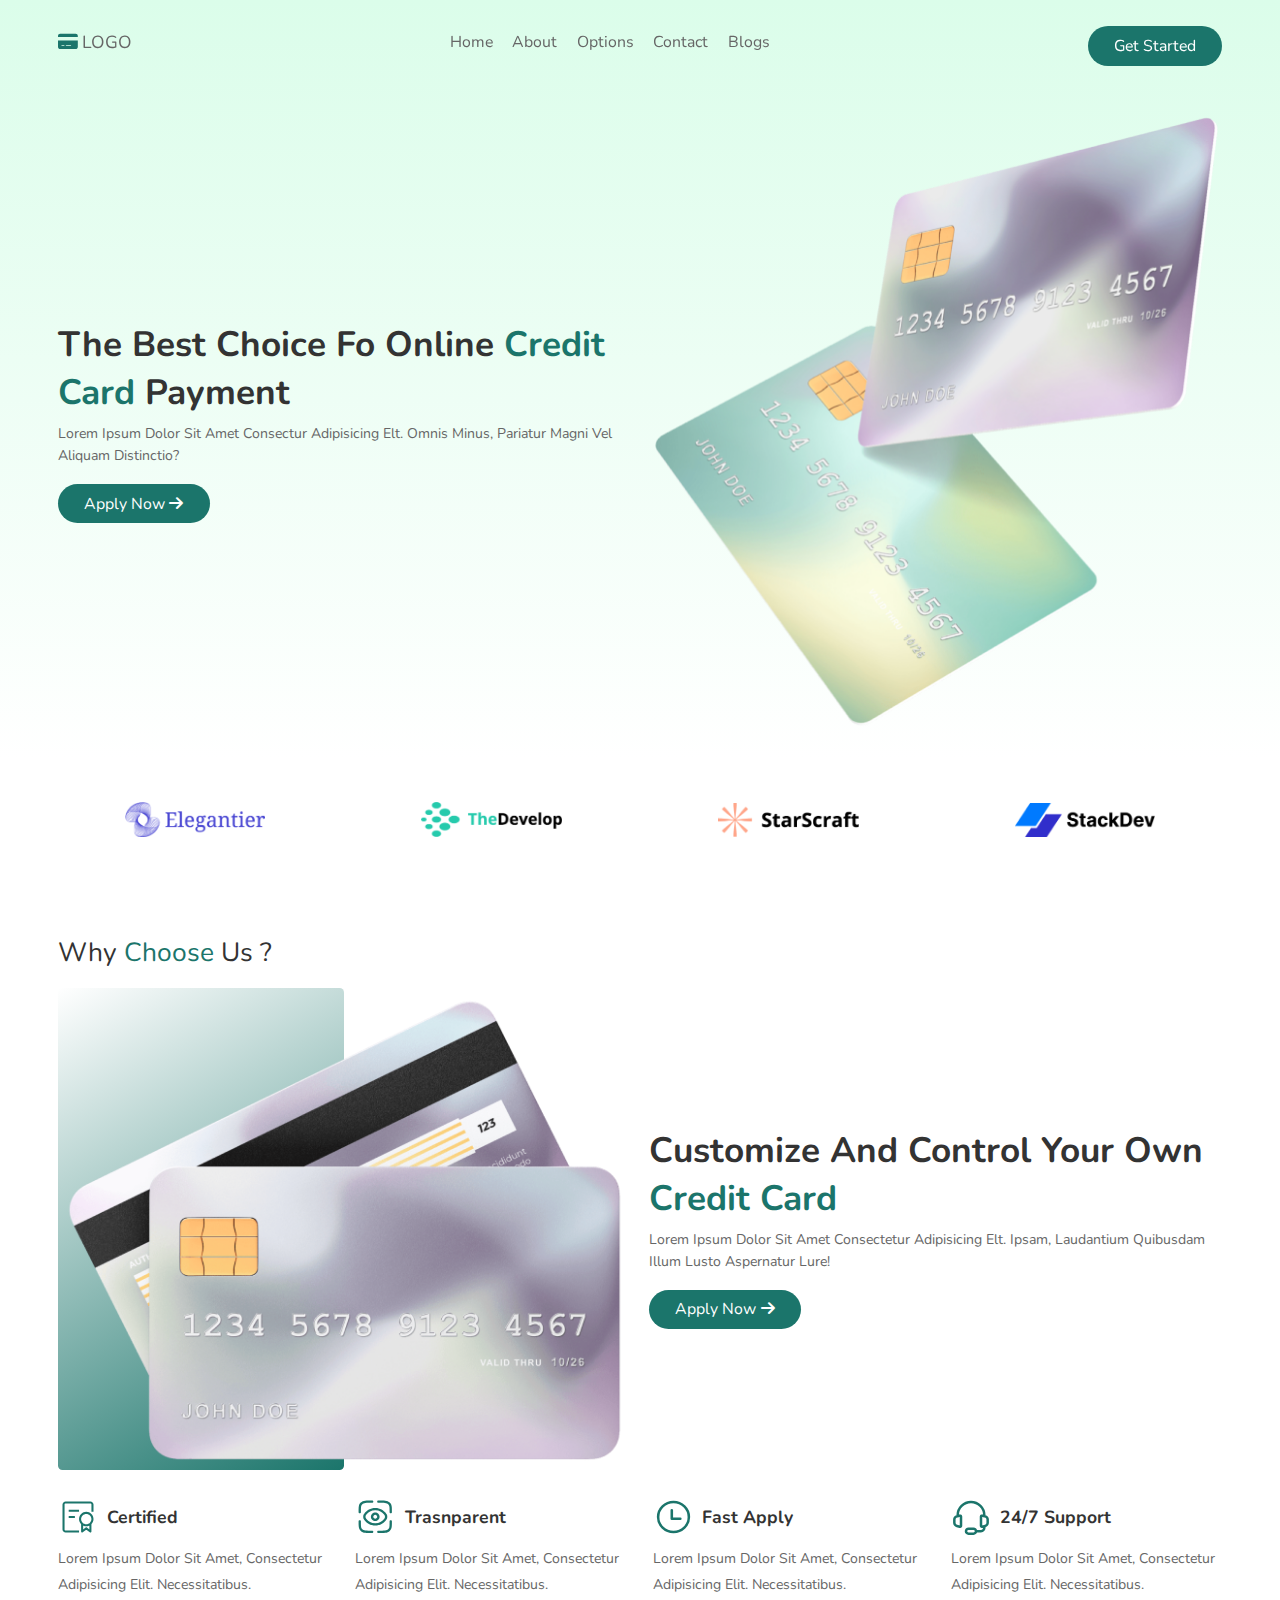
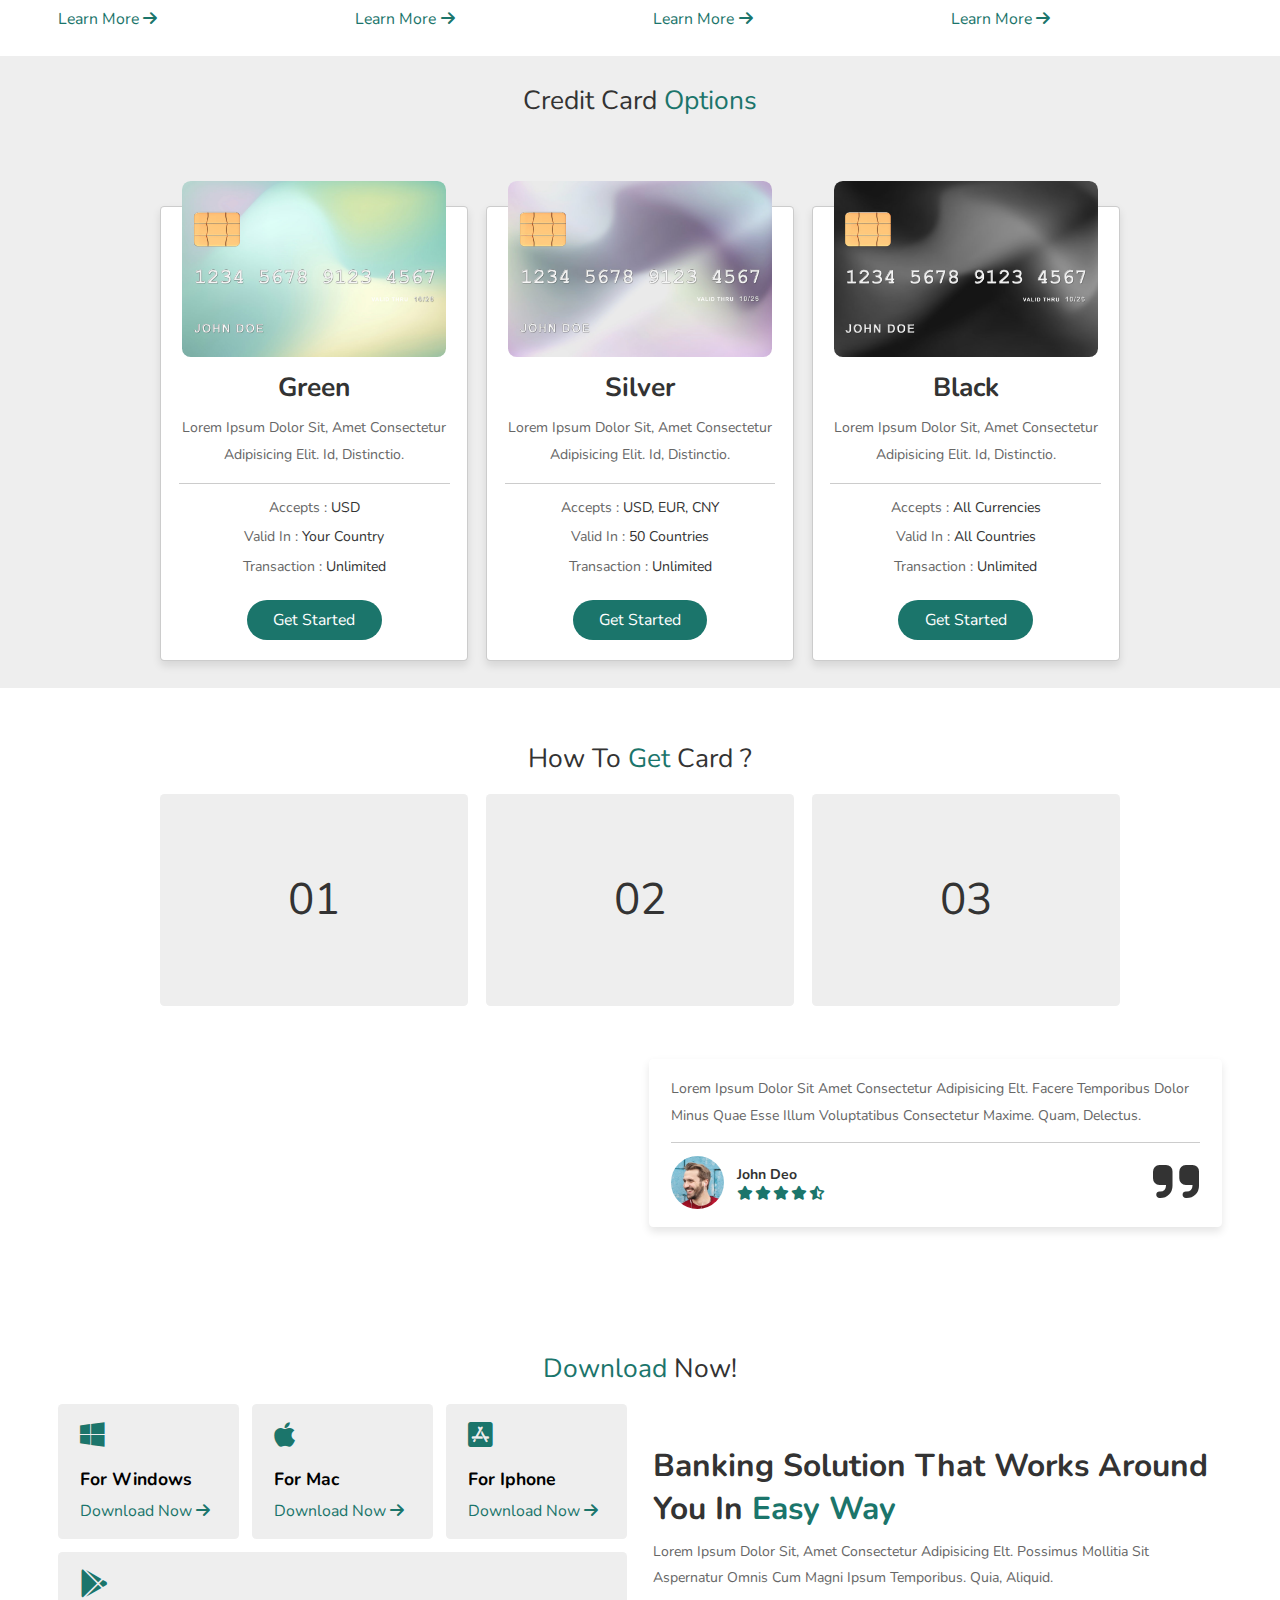
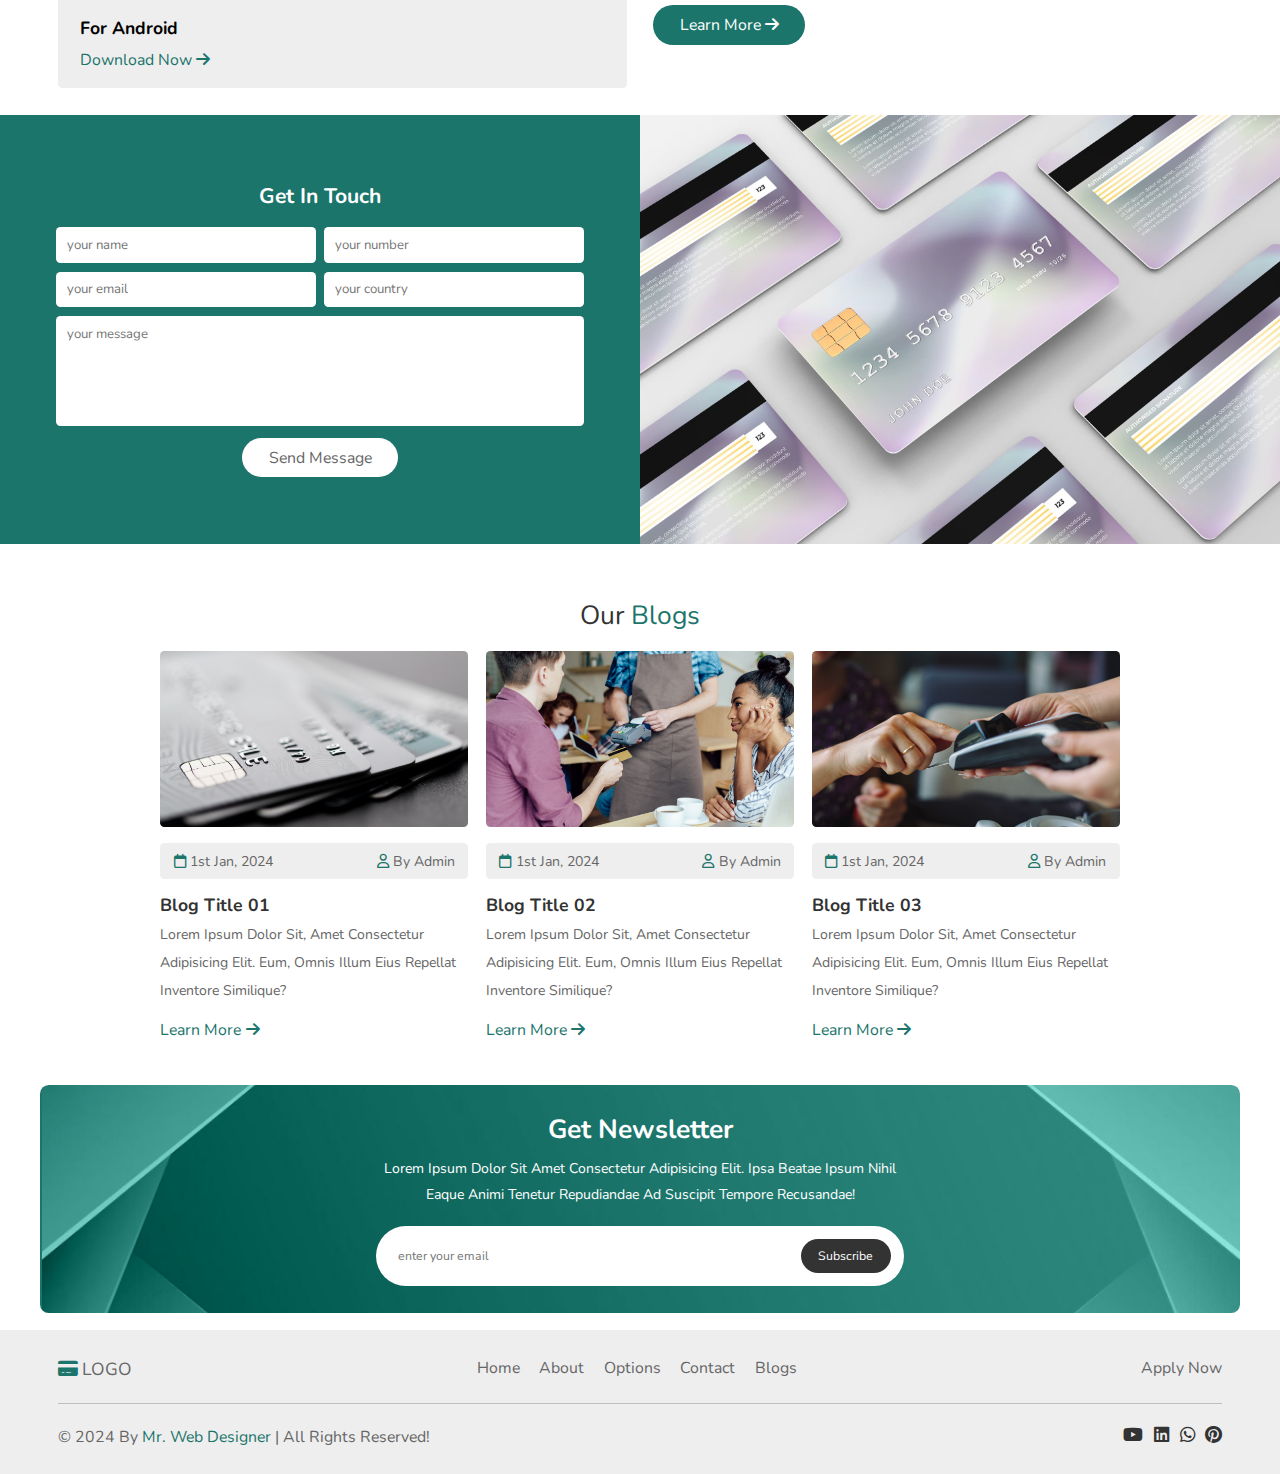
==== index.html @ e8e10c8b "start project" ====
<!DOCTYPE html>
<html lang="ko">
<head>
    <meta charset="UTF-8">
    <meta name="viewport" content="width=device-width, initial-scale=1.0">
    <title>card website</title>
    <!-- style link -->
     <link rel="stylesheet" href="css/style.css">
</head>
<body>
    <!-- header section start -->
    <header class="header">
        <section class="flex">
            <a href="#" class="logo"><i class="fas fa-credit-card"></i>LOGO</a>
        <nav class="navbar">
            <a href="#home">Home</a>
            <a href="#about">About</a>
            <a href="#options">Options</a>
            <a href="#contact">Contact</a>
            <a href="#blogs">Blogs</a>
        </nav>
        <a href="#" class="btn">Get Started</a>
        <!-- 1000 이하일 때 메뉴 작업 -->
        <div id="menu-btn" class="fas fa-bars-staggered"></div>
        </section>
    </header>
     <!-- header section end -->

    <!-- home section start -->
    <div id="home" class="home">
        <section class="flex">
            <div class="content">
                <h3>The Best Choice Fo Online <span>Credit Card</span> Payment</h3>
                <p>Lorem Ipsum Dolor Sit Amet Consectur Adipisicing Elt. Omnis Minus,
                    Pariatur Magni Vel Aliquam Distinctio?</p>
                <a href="#" class="btn">Apply Now<i class="fas fa-arrow-right"></i></a>
            </div>
            <div class="image">
                <img src="img/home-image.png" alt="">
            </div>
        </section>
    </div> 
    <!-- home section end -->

    <!-- partners section start -->
     <section class="partners">
        <div class="box-container">
            <img src="img/partner-1.png" alt="" class="box">
            <img src="img/partner-2.png" alt="" class="box">
            <img src="img/partner-3.png" alt="" class="box">
            <img src="img/partner-4.png" alt="" class="box">
        </div>
     </section>
    <!-- partners section end -->

    <!-- about section start -->
     <section id="about" class="about">
            <div class="heading">Why <span>Choose</span> Us ?</div>
            <div class="row">
                <div class="images">
                    <img src="img/about-img.png" alt="">
                </div>
                <div class="content">
                    <h3>Customize And Control Your
                        Own <span>Credit Card</span></h3>
                    <p>Lorem Ipsum Dolor Sit Amet Consectetur Adipisicing Elt. Ipsam,
                        Laudantium Quibusdam Illum lusto Aspernatur lure!</p>
                        <a href="#" class="btn">Apply Now<i class="fas fa-arrow-right"></i></a>
                </div>
            </div>
            <div class="box-container">
                <div class="box">
                        <div class="info">
                            <img src="img/info-1.svg" alt="">
                            <h3>Certified</h3>
                        </div>
                        <p>Lorem Ipsum Dolor Sit Amet,
                            Consectetur Adipisicing Elit.
                            Necessitatibus. </p>
                        <a href="#" class="btn-2">Learn More<i class="fas fa-arrow-right"></i></a>
                </div>
                <div class="box">
                        <div class="info">
                            <img src="img/info-2.svg" alt="">
                            <h3>Trasnparent</h3>
                        </div>
                        <p>Lorem Ipsum Dolor Sit Amet,
                            Consectetur Adipisicing Elit.
                            Necessitatibus. </p>
                        <a href="#" class="btn-2">Learn More<i class="fas fa-arrow-right"></i></a>
                </div>
                <div class="box">
                        <div class="info">
                            <img src="img/info-3.svg" alt="">
                            <h3>Fast Apply</h3>
                        </div>
                        <p>Lorem Ipsum Dolor Sit Amet,
                            Consectetur Adipisicing Elit.
                            Necessitatibus. </p>
                        <a href="#" class="btn-2">Learn More<i class="fas fa-arrow-right"></i></a>
                </div>
                <div class="box">
                        <div class="info">
                            <img src="img/info-4.svg" alt="">
                            <h3>24/7 Support</h3>
                        </div>
                        <p>Lorem Ipsum Dolor Sit Amet,
                            Consectetur Adipisicing Elit.
                            Necessitatibus. </p>
                        <a href="#" class="btn-2">Learn More<i class="fas fa-arrow-right"></i></a>
                </div>
            </div>
     </section>
    <!-- about section end -->

    <!-- options section start -->
    <div class="options" id="options">
        <div class="heading">Credit Card <span>Options</span></div>
        <section class="box-container">
            <div class="box">
                <img src="img/card-1.jpg" alt="">
                <h3>Green</h3>
                <p>Lorem Ipsum Dolor Sit, Amet Consectetur Adipisicing Elit. Id, Distinctio.</p>
                <div class="info">
                    <p>Accepts : <span>USD</span></p>
                    <p>Valid In : <span>Your Country</span></p>
                    <p>Transaction : <span>Unlimited</span></p>
                </div>
                <a href="#" class="btn">Get Started</a>
            </div>
            <div class="box">
                <img src="img/card-2.jpg" alt="">
                <h3>Silver</h3>
                <p>Lorem Ipsum Dolor Sit, Amet Consectetur Adipisicing Elit. Id, Distinctio.</p>
                <div class="info">
                    <p>Accepts : <span>USD, EUR, CNY</span></p>
                    <p>Valid In : <span>50 Countries</span></p>
                    <p>Transaction : <span>Unlimited</span></p>
                </div>
                <a href="#" class="btn">Get Started</a>
            </div>
            <div class="box">
                <img src="img/card-3.jpg" alt="">
                <h3>Black</h3>
                <p>Lorem Ipsum Dolor Sit, Amet Consectetur Adipisicing Elit. Id, Distinctio.</p>
                <div class="info">
                    <p>Accepts : <span>All Currencies</span></p>
                    <p>Valid In : <span>All Countries</span></p>
                    <p>Transaction : <span>Unlimited</span></p>
                </div>
                <a href="#" class="btn">Get Started</a>
            </div>
        </section>
    </div>     
    <!-- options section end -->

    <!-- steps section start -->
     <section class="steps">
        <div class="heading">How To <span>Get</span> Card ?</div>
        <div class="box-container">
            <div class="box">
                <img src="img/step-1.svg" alt="">
                <h3>download the app</h3>
                <p> Lorem Ipsum Dolor, Sit Amet Consectetur
                    Adipisicing Elit. Reiciendis Eveniet
                    Tempora Ipsum Libero Quasi</p>
            </div>
            <div class="box">
                <img src="img/step-2.svg" alt="">
                <h3>submit the form</h3>
                <p> Lorem Ipsum Dolor, Sit Amet Consectetur
                    Adipisicing Elit. Reiciendis Eveniet
                    Tempora Ipsum Libero Quasi</p>
            </div>
            <div class="box">
                <img src="img/step-3.svg" alt="">
                <h3>wait till approved</h3>
                <p> Lorem Ipsum Dolor, Sit Amet Consectetur
                    Adipisicing Elit. Reiciendis Eveniet
                    Tempora Ipsum Libero Quasi</p>
            </div>
        </div>
     </section>
    <!-- steps section end -->

    <!-- reviews section start -->
     <div class="reviews">
        <section class="row">
            <div class="content">
                <h3> What Users Says About Our Services</h3>
                <p> Lorem Ipsum Dolor, Sit Amet Consectetur Adipisicing Elt. Obcaecati
                    Quis, Veniam Quod Voluptates Expedita Nemo?</p>
            </div>
            <div class="slider-container">
                <div class="slider">
                    <div class="slide active">
                        <p>Lorem Ipsum Dolor Sit Amet Consectetur Adipisicing Elt. Facere
                            Temporibus Dolor Minus Quae Esse Illum Voluptatibus
                            Consectetur Maxime. Quam, Delectus.</p>
                        <div class="user">
                            <img src="img/pic-1.png" alt="">
                            <div class="info">
                                <h3>John Deo</h3>
                                <div class="stars">
                                    <i class="fas fa-star"></i>
                                    <i class="fas fa-star"></i>
                                    <i class="fas fa-star"></i>
                                    <i class="fas fa-star"></i>
                                    <i class="fas fa-star-half-stroke"></i>
                                </div>
                            </div>
                            <i class="fas fa-quote-right"></i>
                        </div>
                    </div>
                    <div class="slide">
                        <p>Lorem Ipsum Dolor Sit Amet Consectetur Adipisicing Elt. Facere
                            Temporibus Dolor Minus Quae Esse Illum Voluptatibus
                            Consectetur Maxime. Quam, Delectus.</p>
                        <div class="user">
                            <img src="img/pic-2.png" alt="">
                            <div class="info">
                                <h3>John Deo</h3>
                                <div class="stars">
                                    <i class="fas fa-star"></i>
                                    <i class="fas fa-star"></i>
                                    <i class="fas fa-star-half-stroke"></i>
                                    <i class="fa-regular fa-star"></i>
                                    <i class="fa-regular fa-star"></i>
                                </div>
                            </div>
                            <i class="fas fa-quote-right"></i>
                        </div>
                    </div>
                    <div class="slide">
                        <p>Lorem Ipsum Dolor Sit Amet Consectetur Adipisicing Elt. Facere
                            Temporibus Dolor Minus Quae Esse Illum Voluptatibus
                            Consectetur Maxime. Quam, Delectus.</p>
                        <div class="user">
                            <img src="img/pic-3.png" alt="">
                            <div class="info">
                                <h3>John Deo</h3>
                                <div class="stars">
                                    <i class="fas fa-star"></i>
                                    <i class="fas fa-star"></i>
                                    <i class="fas fa-star"></i>
                                    <i class="fas fa-star"></i>
                                    <i class="fas fa-star"></i>
                                </div>
                            </div>
                            <i class="fas fa-quote-right"></i>
                        </div>
                    </div>
                    <div class="slide">
                        <p>Lorem Ipsum Dolor Sit Amet Consectetur Adipisicing Elt. Facere
                            Temporibus Dolor Minus Quae Esse Illum Voluptatibus
                            Consectetur Maxime. Quam, Delectus.</p>
                        <div class="user">
                            <img src="img/pic-4.png" alt="">
                            <div class="info">
                                <h3>John Deo</h3>
                                <div class="stars">
                                    <i class="fas fa-star"></i>
                                    <i class="fas fa-star"></i>
                                    <i class="fas fa-star"></i>
                                    <i class="fa-regular fa-star"></i>
                                    <i class="fa-regular fa-star"></i>
                                </div>
                            </div>
                            <i class="fas fa-quote-right"></i>
                        </div>
                    </div>
                </div>
                <div class="controls">
                    <div id="prev" onclick="prev()" class="fas fa-angle-left"></div>
                    <div id="next" onclick="next()" class="fas fa-angle-right"></div>
                </div>
            </div>

        </section>
     </div>
    <!-- reviews section end -->

    <!-- download section start -->
    <section class="download">
        <div class="heading"><span>Download</span> Now!</div>
        <div class="row">
            <div class="box-container">
                <div class="box">
                    <i class="fab fa-windows icon"></i>
                    <h3>For Windows</h3>
                    <a href="#" class="btn-2">Download Now<i class="fas fa-arrow-right"></i></a>
                </div>
                <div class="box">
                    <i class="fab fa-apple icon"></i>
                    <h3>For Mac</h3>
                    <a href="#" class="btn-2">Download Now<i class="fas fa-arrow-right"></i></a>
                </div>
                <div class="box">
                    <i class="fab fa-app-store-ios icon"></i>
                    <h3>For Iphone</h3>
                    <a href="#" class="btn-2">Download Now<i class="fas fa-arrow-right"></i></a>
                </div>
                <div class="box">
                    <i class="fab fa-google-play icon"></i>
                    <h3>For Android</h3>
                    <a href="#" class="btn-2">Download Now<i class="fas fa-arrow-right"></i></a>
                </div>
            </div>
            <div class="content">
                <h3>Banking Solution That Works
                    Around You In <span>Easy Way</span></h3>
                <p>Lorem Ipsum Dolor Sit, Amet Consectetur Adipisicing Elt.  Possimus Mollitia
                    Sit Aspernatur Omnis Cum Magni Ipsum Temporibus. Quia, Aliquid.</p>
                    <a href="#" class="btn">Learn More<i class="fas fa-arrow-right"></i></a>
            </div>
        </div>
    </section> 
    <!-- download section end -->

    <!-- contact section start  -->
    <div class="contact" id="contact">
        <div class="row">
            <form action="" class="form">
                <div class="box">
                    <h3>Get In Touch</h3>
                    <div class="flex">
                        <input type="text" placeholder="your name" class="input">
                        <input type="text" placeholder="your number" class="input">
                        <input type="text" placeholder="your email" class="input">
                        <input type="text" placeholder="your country" class="input">
                    </div>
                    <textarea name="" id=""placeholder="your message" ></textarea>
                    <input type="submit" value="Send Message" class="btn">
                </div>
            </form>
            <div class="image">
                <img src="img/contact-img.jpg" alt="">
            </div>
        </div>
    </div>
    <!-- contact section end  -->

    <!-- blog section start -->
     <section class="blogs" id="blogs">
        <div class="heading">Our <span>Blogs</span></div>
        <div class="box-container">
            <div class="box">
                <img src="img/blog-1.png" alt="">
                <div class="info">
                    <a href="#"><i class="fa-regular fa-calendar"></i><span>1st Jan, 2024</span></a>
                    <a href="#"><i class="fa-regular fa-user"></i><span>By Admin</span></a>
                </div>   
                <h3>Blog Title 01</h3>
                <p>Lorem Ipsum Dolor Sit, Amet Consectetur Adipisicing Elit. Eum, Omnis Illum Eius Repellat
                    Inventore Similique?</p>
                <a href="#" class="btn-2">Learn More<i class="fas fa-arrow-right"></i></a>     
            </div>
            <div class="box">
                <img src="img/blog-2.png" alt="">
                <div class="info">
                    <a href="#"><i class="fa-regular fa-calendar"></i><span>1st Jan, 2024</span></a>
                    <a href="#"><i class="fa-regular fa-user"></i><span>By Admin</span></a>
                </div>   
                <h3>Blog Title 02</h3>
                <p>Lorem Ipsum Dolor Sit, Amet Consectetur Adipisicing Elit. Eum, Omnis Illum Eius Repellat
                    Inventore Similique?</p>
                <a href="#" class="btn-2">Learn More<i class="fas fa-arrow-right"></i></a>     
            </div>
            <div class="box">
                <img src="img/blog-3.png" alt="">
                <div class="info">
                    <a href="#"><i class="fa-regular fa-calendar"></i><span>1st Jan, 2024</span></a>
                    <a href="#"><i class="fa-regular fa-user"></i><span>By Admin</span></a>
                </div>   
                <h3>Blog Title 03</h3>
                <p>Lorem Ipsum Dolor Sit, Amet Consectetur Adipisicing Elit. Eum, Omnis Illum Eius Repellat
                    Inventore Similique?</p>
                <a href="#" class="btn-2">Learn More<i class="fas fa-arrow-right"></i></a>     
            </div>
        </div>
     </section>
    <!-- blog section end -->

    <!-- newsletter section start -->
     <div class="newsletter">
        <section>
            <form action="">
                <h3>Get Newsletter</h3>
                <p>Lorem Ipsum Dolor Sit Amet Consectetur Adipisicing Elit. Ipsa Beatae Ipsum Nihil
                    Eaque Animi Tenetur Repudiandae Ad Suscipit Tempore Recusandae!</p>
                <div class="flex">
                    <input type="text" placeholder="enter your email" maxlength="30">
                    <input type="submit" value="Subscribe">
                </div>
            </form>
        </section>
     </div>
    <!-- newsletter section end -->

    <!-- footer section start -->
    <footer class="footer">
        <section>
            <div class="flex">
                <a href="#" class="logo"><i class="fas fa-credit-card"></i>LOGO</a>
                <nav class="link">
                    <a href="#home">Home</a>
                    <a href="#about">About</a>
                    <a href="#options">Options</a>
                    <a href="#contact">Contact</a>
                    <a href="#blogs">Blogs</a>
                </nav>
                <a href="#" class="extra-link">Apply Now</a> 
            </div>
            <div class="credit">
                <p>&copy; 2024 By <span>Mr. Web Designer</span> | All Rights Reserved!</p>
                <div class="share">
                    <a href="#" class="fa-brands fa-youtube"></a>
                    <a href="#" class="fa-brands fa-linkedin"></a>
                    <a href="#" class="fa-brands fa-whatsapp"></a>
                    <a href="#" class="fa-brands fa-pinterest"></a>
                </div>
            </div>
        </section>
    </footer>
    <!-- footer section end -->

<!-- script link -->
<script src="js/script.js"></script>
</body>
</html>
---- css/style.css ----
/* font awesome cdn link */
@import url('https://cdnjs.cloudflare.com/ajax/libs/font-awesome/6.6.0/css/all.min.css');

/* google fonts cdn link */
@import url('https://fonts.googleapis.com/css2?family=Nunito:ital,wght@0,200..1000;1,200..1000&display=swap');

:root {
    --main-color: #1B756B;
    --black: #333;
    --white: #fff;
    --light-bg: #DBFDEA;
    --light-color666: #666;
    --light-colorEEE: #eee;
    --light-white: rgba(255, 255, 255, 0.3);
    --box-shadow: 0 0.5rem 1rem rgba(0, 0, 0, 0.1);
    --border: 0.1rem solid rgba(0, 0, 0, 0.2);
}

* {
    font-family: "Nunito", sans-serif;
    box-sizing: border-box;
    margin: 0;
    padding: 0;
    text-decoration: none;
    border: none;
    outline: none;
    text-transform: capitalize;
    transition: 0.2s linear;
}

html {
    font-size: 65%;
    scroll-behavior: smooth;
    overflow-x: hidden;
    scroll-padding-top: 8rem;
}

::-webkit-scrollbar {
    width: 1rem;
}

::-webkit-scrollbar-track {
    background-color: transparent;
}

::-webkit-scrollbar-thumb {
    background-color: var(--main-color);
}

section {
    margin: 0 auto;
    max-width: 1200px;
    padding: 3rem 2rem;
}

.btn {
    display: inline-block;
    margin-top: 1rem;
    cursor: pointer;
    padding: 1rem 3rem ;
    font-size: 1.8rem;
    color: var(--white);
    background-color: var(--main-color);
    border-radius: 5rem;
    overflow: hidden;
    position: relative;
    z-index: 0;
}

.btn i {
    margin-left: 0.5rem;
}

.btn:hover i {
    margin-left: 1rem;
}

.btn::before {
    content: "";
    position: absolute;
    top: 0;
    right: 0;
    width: 0%;
    height: 100%;
    z-index: -1;
    background-color: var(--black);
    border-radius: 5rem;
    transition: 0.2s linear;
}

.btn:hover::before {
    left: 0;
    width: 100%;
}

.btn-2 {
    display: inline-block;
    margin-top: 1rem;
    font-size: 1.8rem;
    color: var(--main-color);
}

.btn-2 i {
    margin-left: 0.5rem;    
}

.btn-2:hover i {
    margin-left: 1rem;
}

.heading {
    margin-bottom: 2rem;
    padding-top: 3rem;
    text-align: center;
    font-size: 3rem;
    color: var(--black);
}

.heading span {
    color: var(--main-color);
}

.header {
    position: fixed;
    top: 0;
    left: 0;
    right: 0;
    z-index: 1000;
}

.header .flex {
    display: flex;
    align-items: center;
    justify-content: space-between;
    padding: 2rem;
}

.header.active {
    background-color: var(--white);
    box-shadow: var(--box-shadow);
}

.header .flex .logo {
    font-size: 2rem;
    color: var(--light-color666);
}

.header .flex .logo i {
    margin-right: 0.5rem;
    color: var(--main-color);
}

.header .flex .navbar a {
    margin: 0 1rem;
    font-size: 1.8rem;
    color: var(--light-color666);
}

.header .flex .navbar a:hover {
    color: var(--main-color);
}

#menu-btn {
    display: none;
    font-size: 2.5rem;
    color: var(--light-color666);
}

.home {
    background: linear-gradient(180deg, var(--light-bg), var(--white));
    padding-top: 10rem;
}

.home .flex {
    display: flex;
    flex-wrap: wrap-reverse;
    align-items: center;
    gap: 2rem;
}

.home .flex .content {
    flex: 1 1 40rem;
}

.home .flex .content h3 {
    font-size: 4rem;
    color: var(--black);
}

.home .flex .content span {
    color: var(--main-color);
}

.home .flex .content p {
    line-height: 1.6;
    font-size: 1.6rem;
    padding: 0.8rem 0;
    color: var(--light-color666);
}

.home .flex .image {
    flex: 1 1 40rem;
}

.home .flex .image img {
    width: 100%;
    animation: float 3s ease-out infinite;
}

.partners .box-container {
    padding: 2rem 0;
    display: grid;
    grid-template-columns: repeat(auto-fit, 16rem);
    gap: 2.5rem;
    align-items: center;
    justify-content: space-around;
}

.partners .box-container .box {
    width: 100%;

}

.about .heading {
    text-align: left;
}

.about .row {
    display: flex;
    flex-wrap: wrap;
    gap: 2rem;
    align-items: center;
}

.about .row .images {
    flex: 1 1 45rem;
    position: relative;
    z-index: 0;
}

.about .row .images:hover {
    transform: scale(0.8);
}

.about .row .images::before {
    content: "";
    position: absolute;
    top: 0;
    left: 0;
    height: 100%;
    width: 50%;
    border-radius: 0.5rem;
    background: linear-gradient(150deg, var(--white), var(--main-color));
    z-index: -1;
    transition: 0.2s linear;
}

.about .row .images:hover::before {
    transform: translateX(20%) rotate(90deg);
    width: 60%;
}

.about .row .images img {
    width: 100%;
}

.about .row .content {
    flex: 1 1 45rem;
} 

.about .row .content h3 {
    font-size: 4rem;
    color: var(--black);
}

.about .row .content span {
    color: var(--main-color);
}

.about .row .content p {
    line-height: 1.6;
    font-size: 1.6rem;
    padding: 0.8rem 0;
    color: var(--light-color666);
}

.about .box-container {
    display: flex;
    flex-wrap: wrap;
    gap: 3rem;
    margin-top: 3rem;
}

.about .box-container .box {
    flex: 1 1 20rem;
}

.about .box-container .box .info {
    display: flex;
    align-items: center;
    gap: 1rem;
    margin-bottom: 1rem;
}

.about .box-container .box .info img {
    height: 4.6rem;
}

.about .box-container .box .info h3 {
    font-size: 2rem;
    color: var(--black);
}

.about .box-container .box p {
    font-size: 1.6rem;
    line-height: 3rem;
    color: var(--light-color666);
}

.options {
    background-color: var(--light-colorEEE);
}

.options .box-container {
    display: grid;
    grid-template-columns: repeat(auto-fit, 35rem);
    align-items: flex-start;
    justify-content: center;
    gap: 2rem;
}

.options .box-container .box {
    border-radius: 0.5rem;
    background-color: var(--white);
    border: var(--border);
    box-shadow: var(--box-shadow);
    padding: 2rem;
    margin-top: 5rem;
    text-align: center;
}

.options .box-container .box img {
    height: 20rem;
    width: 30rem;
    border-radius: 1rem;
    transform: translateY(-5rem);
    object-fit: cover;
}

.options .box-container .box:hover img {
    transform: translateY(-7rem);
}

.options .box-container .box h3 {
    margin-top: -4rem;
    margin-bottom: 1rem;
    font-size: 3rem;
    color: var(--black);
}

.options .box-container .box p {
    font-size: 1.6rem;
    line-height: 3rem;
    color: var(--light-color666);
    padding: 0.2rem 0;
}

.options .box-container .box .info {
    border-top: var(--border);
    margin-top: 1.5rem;
    padding: 1rem 0;
}

.options .box-container .box .info span {
    color: var(--black);
}
 
@keyframes float {
    0%, 100% {
        transform: translateY(0);
    }
    50% {
        transform: translateY(-2rem);
    }
}

.steps .box-container {
    display: grid;
    grid-template-columns: repeat(auto-fit, 35rem);
    align-items: flex-start;
    justify-content: center;
    gap: 2rem;
}

.steps .box-container .box {
    padding: 2rem;
    position: relative;
    text-align: center;
}

.steps .box-container .box::before {
    content: "01";
    position: absolute;
    top: 0;
    left: 0;
    height: 100%;
    width: 100%;
    display: flex;
    align-items: center;
    justify-content: center;
    color: var(--black);
    background-color: var(--light-colorEEE);
    border-radius: 0.5rem;
    transition: 0.3s ease-in-out;
    font-size: 5rem;
}

.steps .box-container .box:hover::before {
    top: 1rem;
    left: 1rem;
    height: 5rem;
    width: 6rem;
    font-size: 2.5rem;
}

.steps .box-container .box:nth-child(2)::before {
    content: "02";
}

.steps .box-container .box:nth-child(3)::before {
    content: "03";
}

.steps .box-container .box img {
    height: 7rem;
}

.steps .box-container .box h3 {
    font-size: 2rem;
    color: var(--black);
    margin: 0.5rem;
}

.steps .box-container .box p {
    font-size: 1.6rem;
    line-height: 3rem;
    color: var(--light-color666);
}

.reviews {
    background: url('../img/review-bg.png') no-repeat;
    background-size: cover;
    background-position: center;
    background-attachment: fixed;
}

.reviews .row {
    display: flex;
    flex-wrap: wrap;
    gap: 2rem;
    align-items: center;
}

.reviews .row .content {
    flex: 1 1 40rem;
}

.reviews .row .content h3 {
    font-size: 2.5rem;
    color: var(--white);
    margin-bottom: 1.5rem;
}

.reviews .row .content p {
    font-size: 1.6rem;
    line-height: 3rem;
    color: var(--white);
}

.reviews .row .slider-container {
    flex: 1 1 40rem;
}

.reviews .row .slider-container .slide {
    padding: 2rem 2.5rem;
    background-color: var(--white);
    box-shadow: var(--box-shadow);
    border-radius: 0.5rem;
    user-select: none;
    display: none;
}

.reviews .row .slider-container .slide.active {
    display: inline-block;
    animation: slide 0.4s ease-out backwards;
}

@keyframes slide {
    0% {
        opacity: 0;
        scale: 0.5;
    }
}

.reviews .row .slider-container .slide p {
    color: var(--light-color666);
    font-size: 1.6rem;
    line-height: 3rem;
    animation: slide 0.4s 0.2s ease-out backwards;
}

.reviews .row .slider-container .slide .user {
    display: flex;
    align-items: center;
    gap: 1.5rem;
    padding-top: 1.5rem;
    margin-top: 1.5rem;
    border-top: var(--border);
    animation: slide 0.4s 0.4s ease-out backwards;
}

.reviews .row .slider-container .slide .user img {
    height: 6rem;
    width: 6rem;
    border-radius: 50%;
    object-fit: cover; 
}

.reviews .row .slider-container .slide h3 {
    font-size: 1.6rem;
    color: var(--black);
    margin-bottom: 0.2rem;
}

.reviews .row .slider-container .slide .stars i {
    font-size: 1.6rem;
    color: var(--main-color);
}

.reviews .row .slider-container .slide .fa-quote-right {
    font-size: 6rem;
    color: var(--black);
    margin-left: auto;
}

.reviews .row .slider-container .controls {
    color: var(--white);
    text-align: center;
    margin-top: 2.5rem;
}

.reviews .row .slider-container .controls div {
    font-size: 2.5rem;
    margin: 0 1.5rem;
    cursor: pointer;
}

.reviews .row .slider-container .controls div:hover {
    color: var(--light-white);
}

.download .row {
    display: flex;
    flex-wrap: wrap;
    align-items: center;
    gap: 3rem;
}

.download .row .box-container {
    flex: 1 1 40rem;
    display: flex;
    flex-wrap: wrap;
    align-items: center;
    gap: 1.5rem;
}

.download .row .box-container .box {
    flex: 1 1 20rem;
    padding: 2rem 2.5rem;
    border-radius: 0.5rem;
    background-color: var(--light-colorEEE);
}

.download .row .box-container .box .icon {
    font-size: 3.2rem;
    color: var(--main-color);
    margin-bottom: 2rem;
}

.download .row .box-container .box h3 {
    font-size: 2rem;
}

.download .row .content {
    flex: 1 1 40rem;

}
.download .row .content h3 {
    font-size: 3.6rem;
    color: var(--black);
    margin-bottom: 0.5rem;
}

.download .row .content h3 span {
    color: var(--main-color);
}

.download .row .content p {
    font-size: 1.6rem;
    line-height: 3rem;
    color: var(--light-color666);
    padding: 0.5rem 0;
}

.contact .row {
    display: flex;
    flex-wrap: wrap-reverse;
}

.contact .row .image {
    flex: 1 1 40rem;
}

.contact .row .image img {
    height: 100%;
    width: 100%;
    object-fit: cover;
}

.contact .row .form {
    flex: 1 1 40rem;
    background-color: var(--main-color);
    display: flex;
    align-items: center;
    justify-content: center;
    padding: 5rem 2rem;
}

.contact .row .form .box {
    max-width: 60rem;
    text-align: center;
}

.contact .row .form h3 {
    color: var(--white);
    font-size: 2.4rem;
    margin-bottom: 2rem;
}

.contact .row .form .flex {
    display: flex;
    flex-wrap: wrap;
    gap: 1rem;
}

.contact .row .form .flex .input {
    flex: 1 1 25rem;
}

.contact .row .form .input,
.contact .row .form textarea {
    padding: 1rem 1.2rem;
    border-radius: 0.5rem;
    font-size: 1.5rem;
    color: var(--light-color666);
    text-transform: none;
} 

.contact .row .form textarea {
    margin-top: 1rem;
    width: 100%;
    resize: none;
    height: 12.5rem;
}

.contact .row .form .btn {
    background-color: var(--white);
    color: var(--light-color666);
}

.contact .row .form .btn:hover {
    background-color: var(--black);
    color: var(--white);
}

.blogs .box-container {
    display: grid;
    grid-template-columns: repeat(auto-fit, 35rem);
    align-items: flex-start;
    justify-content: center;
    gap: 2rem;
}

.blogs .box-container .box img {
    height: 20rem;
    width: 100%;
    border-radius: 0.5rem;
    object-fit: cover;
}

.blogs .box-container .box .info {
    margin: 1.5rem 0;
    display: flex;
    align-items: center;
    justify-content: space-between;
    background-color: var(--light-colorEEE);
    padding: 1rem 1.5rem;
    border-radius: 0.5rem;
}

.blogs .box-container .box .info a {
    font-size: 1.6rem;
}

.blogs .box-container .box .info a i {
    color: var(--main-color);
    margin-right: 0.5rem;
}

.blogs .box-container .box .info a span {
    color: var(--light-color666);
}

.blogs .box-container .box .info a:hover span {
    text-decoration: underline;
}

.blogs .box-container .box h3 {
    font-size: 2rem;
    color: var(--black);
    margin: 0.5rem 0;
}

.blogs .box-container .box p {
    color: var(--light-color666);
    font-size: 1.6rem;
    line-height: 3.2rem;
    margin: 0.5rem 0;
}

.newsletter {
    padding: 2rem;
}

.newsletter section {
    background-image: url(../img/newsletter-bg.png);
    background-size: cover;
    background-position: center;
    border-radius: 1rem;
}

.newsletter section form {
    max-width: 60rem;
    margin: 0 auto;
    text-align: center;
}

.newsletter section form h3 {
    font-size: 3rem;
    color: var(--white);
}

.newsletter section form p {
    color: var(--white);
    font-size: 1.6rem;
    line-height: 3rem;
    padding: 1rem 0;
}

.newsletter section .flex {
    margin-top: 1rem;
    display: flex;
    border-radius: 5rem;
    background-color: var(--white);
    padding: 1.5rem;
}

.newsletter section .flex input[type="text"] {
    width: 100%;
    padding: 0 1rem;
    font-size: 1.4rem;
    color: var(--light-color666);
    text-transform: none;
}

.newsletter section .flex input[type="submit"] {
    border-radius: 5rem;
    padding: 1rem 2rem;
    cursor: pointer;
    background-color: var(--black);
    color: var(--white);
    font-size: 1.4rem;
}

.newsletter section .flex input[type="submit"]:hover {
    background-color: var(--main-color);
}

.footer {
    background-color: var(--light-colorEEE);
}

.footer .flex {
    display: flex;
    gap: 2rem;
    margin-bottom: 2.5rem;
    border-bottom: var(--border);
    padding-bottom: 2.5rem;
    justify-content: space-between;
}

.footer .flex .logo {
    font-size: 2rem;
    color: var(--light-color666);
}

.footer .flex .logo i {
    margin-right: 0.5rem;
    color: var(--main-color);
}

.footer .flex .link a {
    margin: 0 1rem;
    font-size: 1.8rem;
    color: var(--light-color666);
}

.footer .flex .link a:hover {
    color: var(--black);
}

.footer .flex .extra-link {
    font-size: 1.8rem;
    color: var(--light-color666);
}

.footer .flex .extra-link:hover {
    color: var(--black);
}

.footer .credit {
    display: flex;
    gap: 2rem;
    justify-content: space-between;
}

.footer .credit p {
    font-size: 1.8rem;
    color: var(--light-color666);
}

.footer .credit p span {
    color: var(--main-color);
}

.footer .credit .share a {
    font-size: 2rem;
    color: var(--black);
    margin-left: 1rem;
}

.footer .credit .share a:hover {
    color: var(--main-color);
}

/* media queries */
@media (max-width: 1280px) {
    html {
        font-size: 55%;
        scroll-padding-top: 6.5rem;
    }
}

@media (max-width: 768px) {
    #menu-btn {
        display: inline-block;
    }
    #menu-btn.fa-xmark {
        transform: rotate(90deg);
    }
    .header .flex .btn {
        display: none;
    }
    .header .flex {
        position: relative;
    }
    .header .flex .navbar {
        position: absolute;
        top: 100%;
        left: 0;
        right: 0;
        background-color: var(--light-white);
        backdrop-filter: blur(1rem);
        padding: 1rem;
        border-top: var(--border);
        clip-path: polygon(0 0, 100% 0, 100% 0, 0 0);
    }
    .header .flex .navbar.active {
        clip-path: polygon(0 0, 100% 0, 100% 100%, 0 100%);
    }
    .header .flex .navbar a {
        display: block;
        font-size: 2.5rem;
        margin: 2rem;         
    }
    .home .flex .content h3 {
        font-size: 2.5rem;
    }
    .about .row .content h3 {
        font-size: 2.5rem;
    }
    .footer .flex {
        flex-flow: column;
        align-items: center;
    }     
    .footer .flex .link  a {
        display: block;
        margin: 2rem 0;
    }
    .footer .credit {
        flex-flow: column;
        align-items: center;
    }                                                                       
}
@media (max-width: 480px) {
    html {
        font-size: 50%;
    }
}
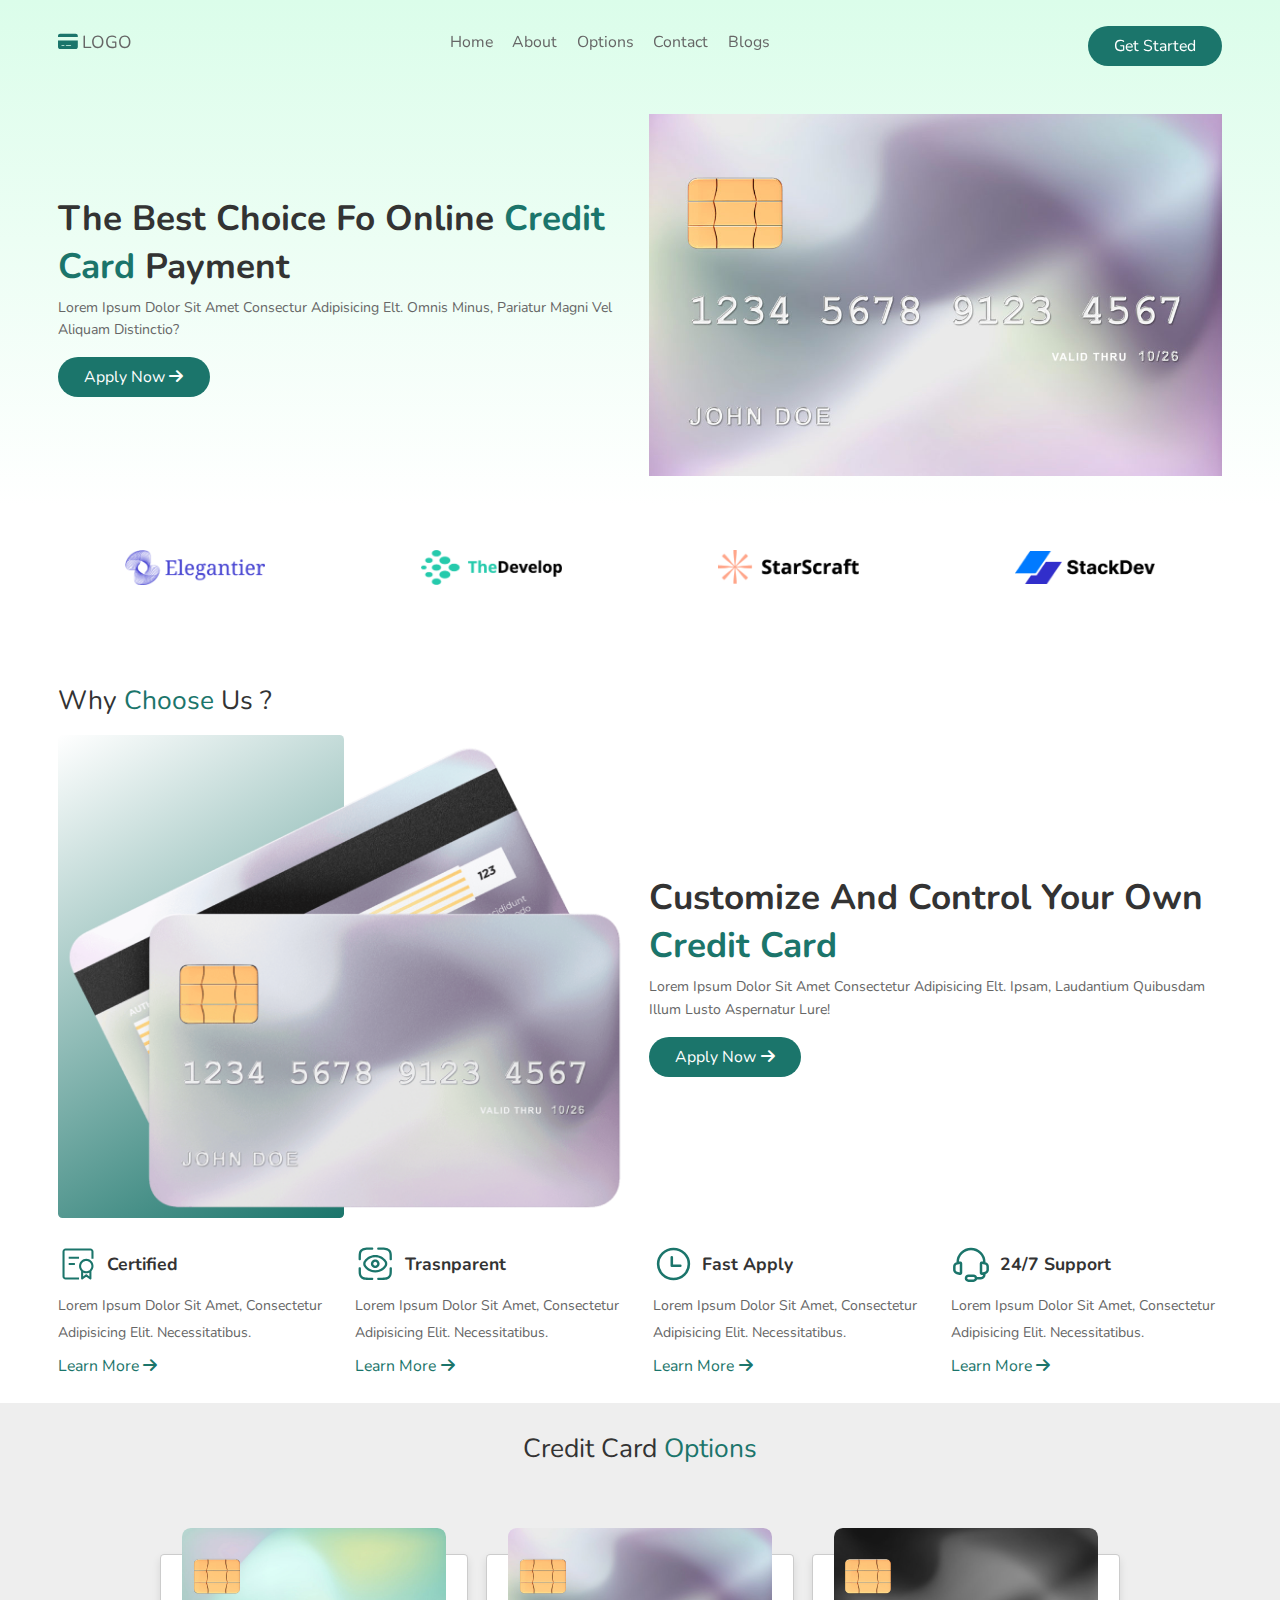
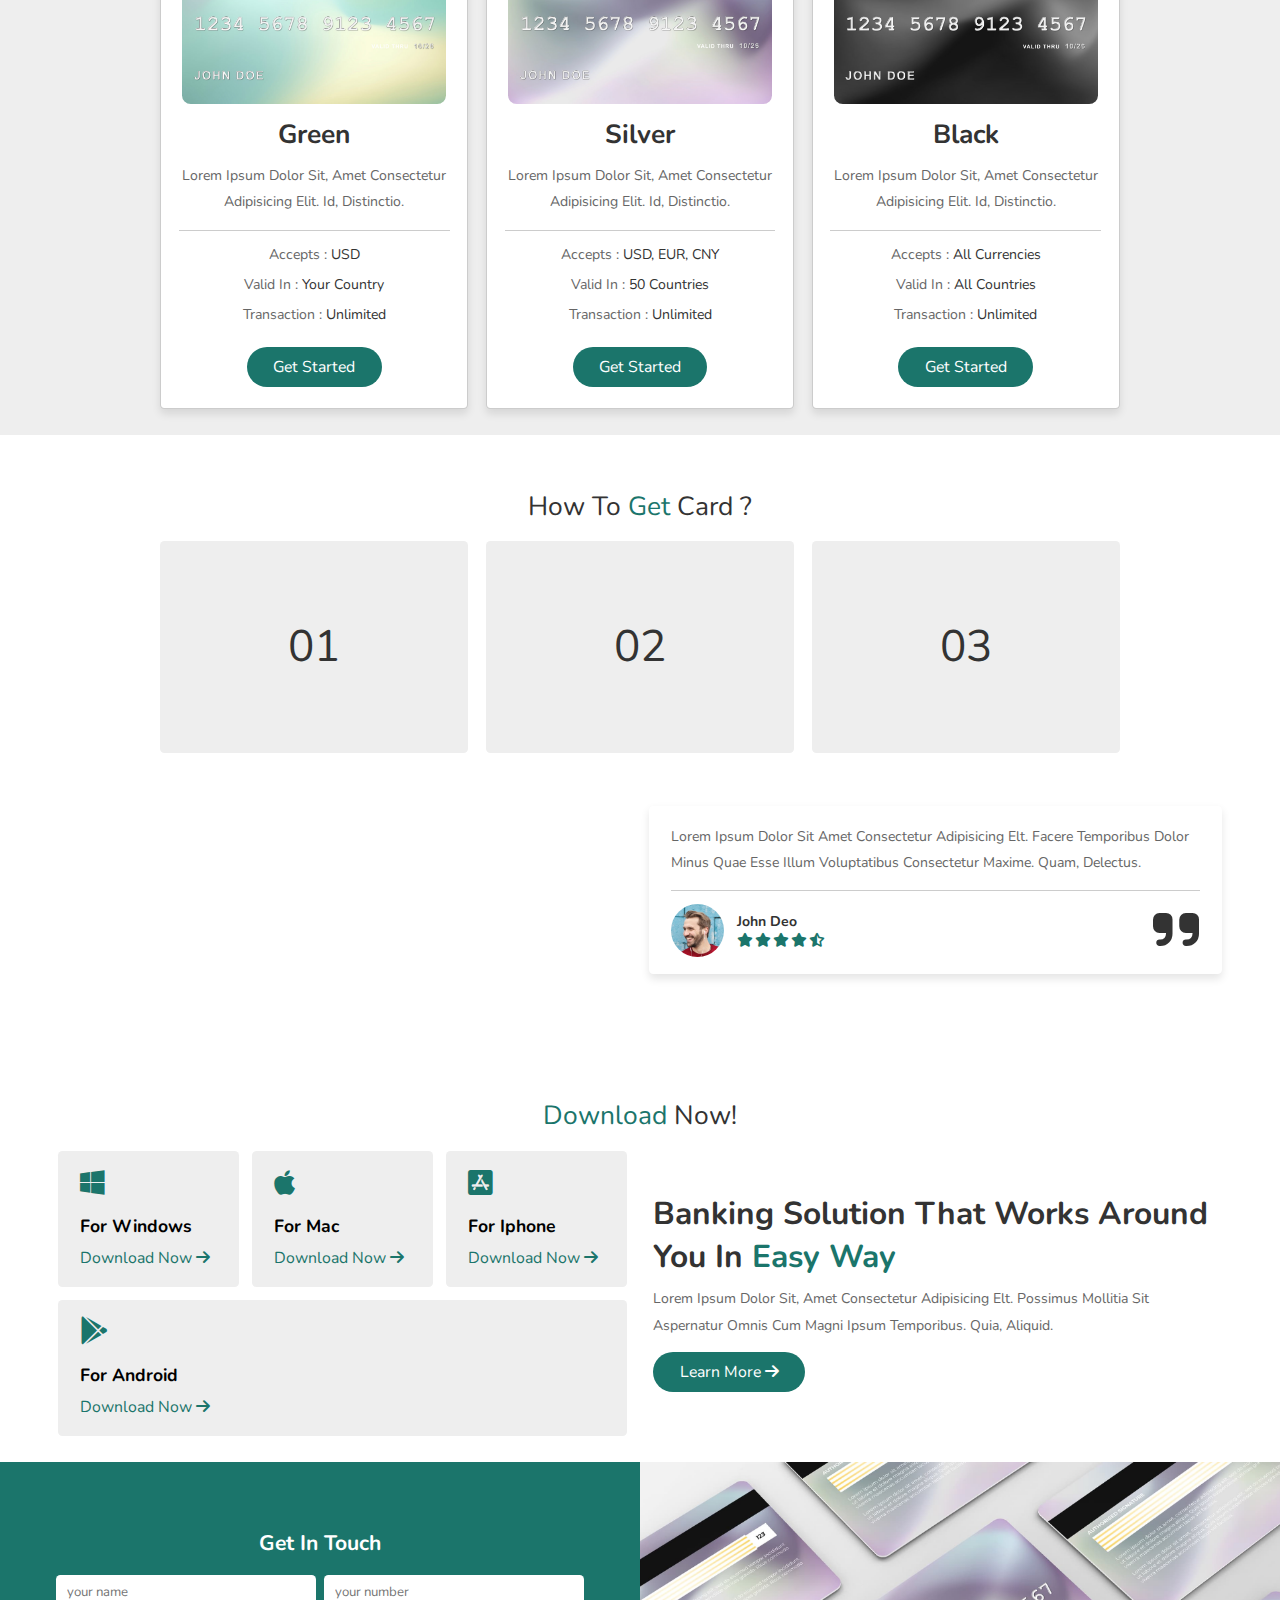
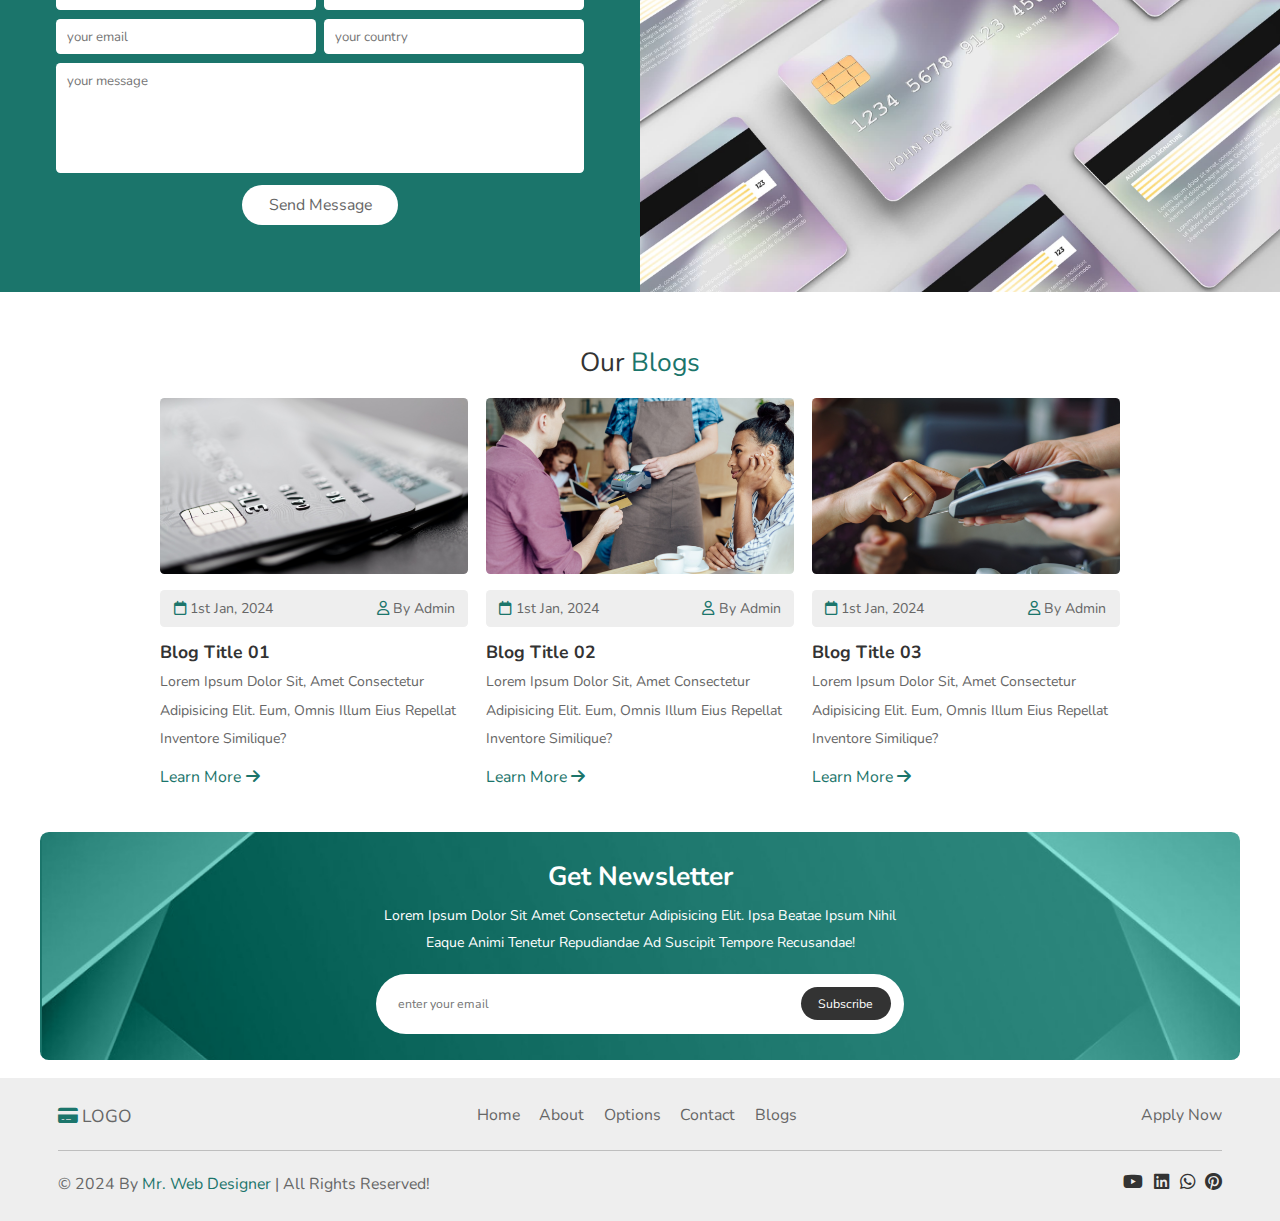
==== commit eae9bbdb: "상단이미지 수정" ====
--- a/index.html
+++ b/index.html
@@ -36,7 +36,7 @@
                 <a href="#" class="btn">Apply Now<i class="fas fa-arrow-right"></i></a>
             </div>
             <div class="image">
-                <img src="img/home-image.png" alt="">
+                <img src="img/card-2.jpg" alt="">
             </div>
         </section>
     </div> 
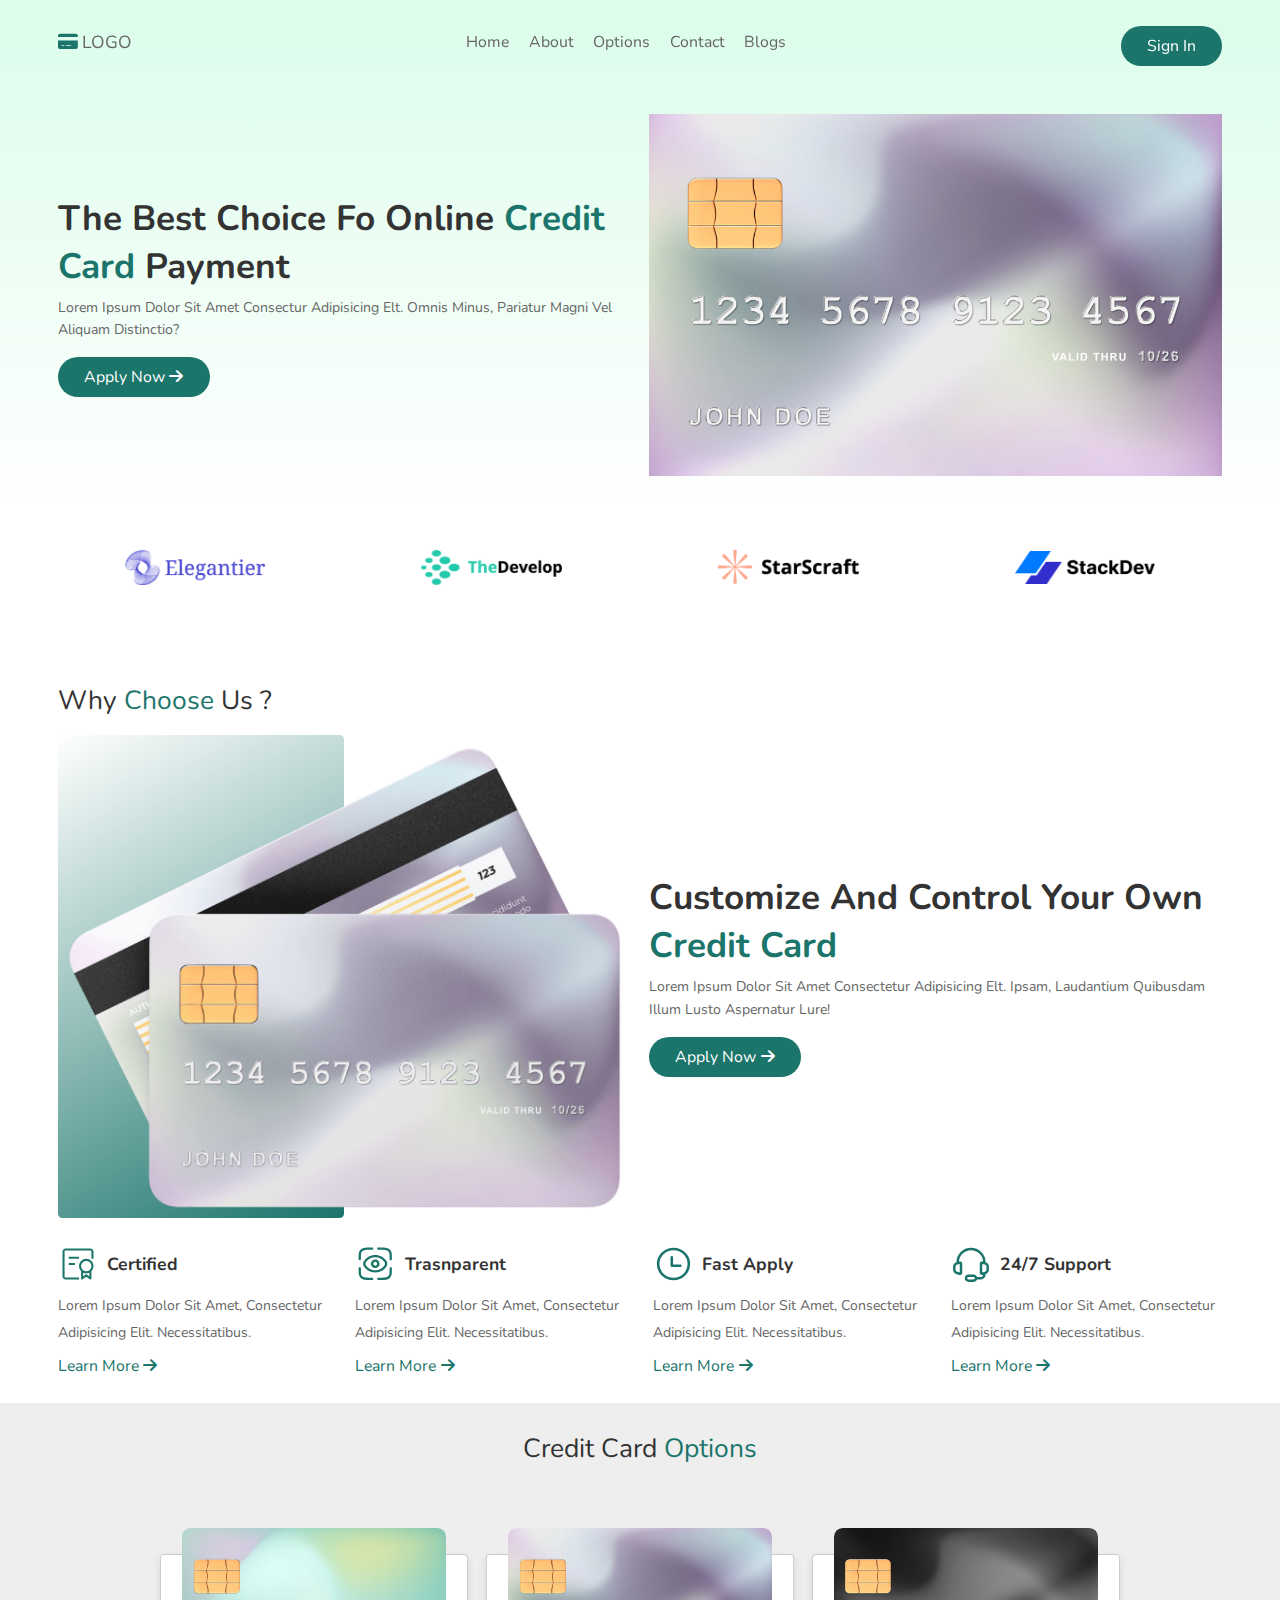
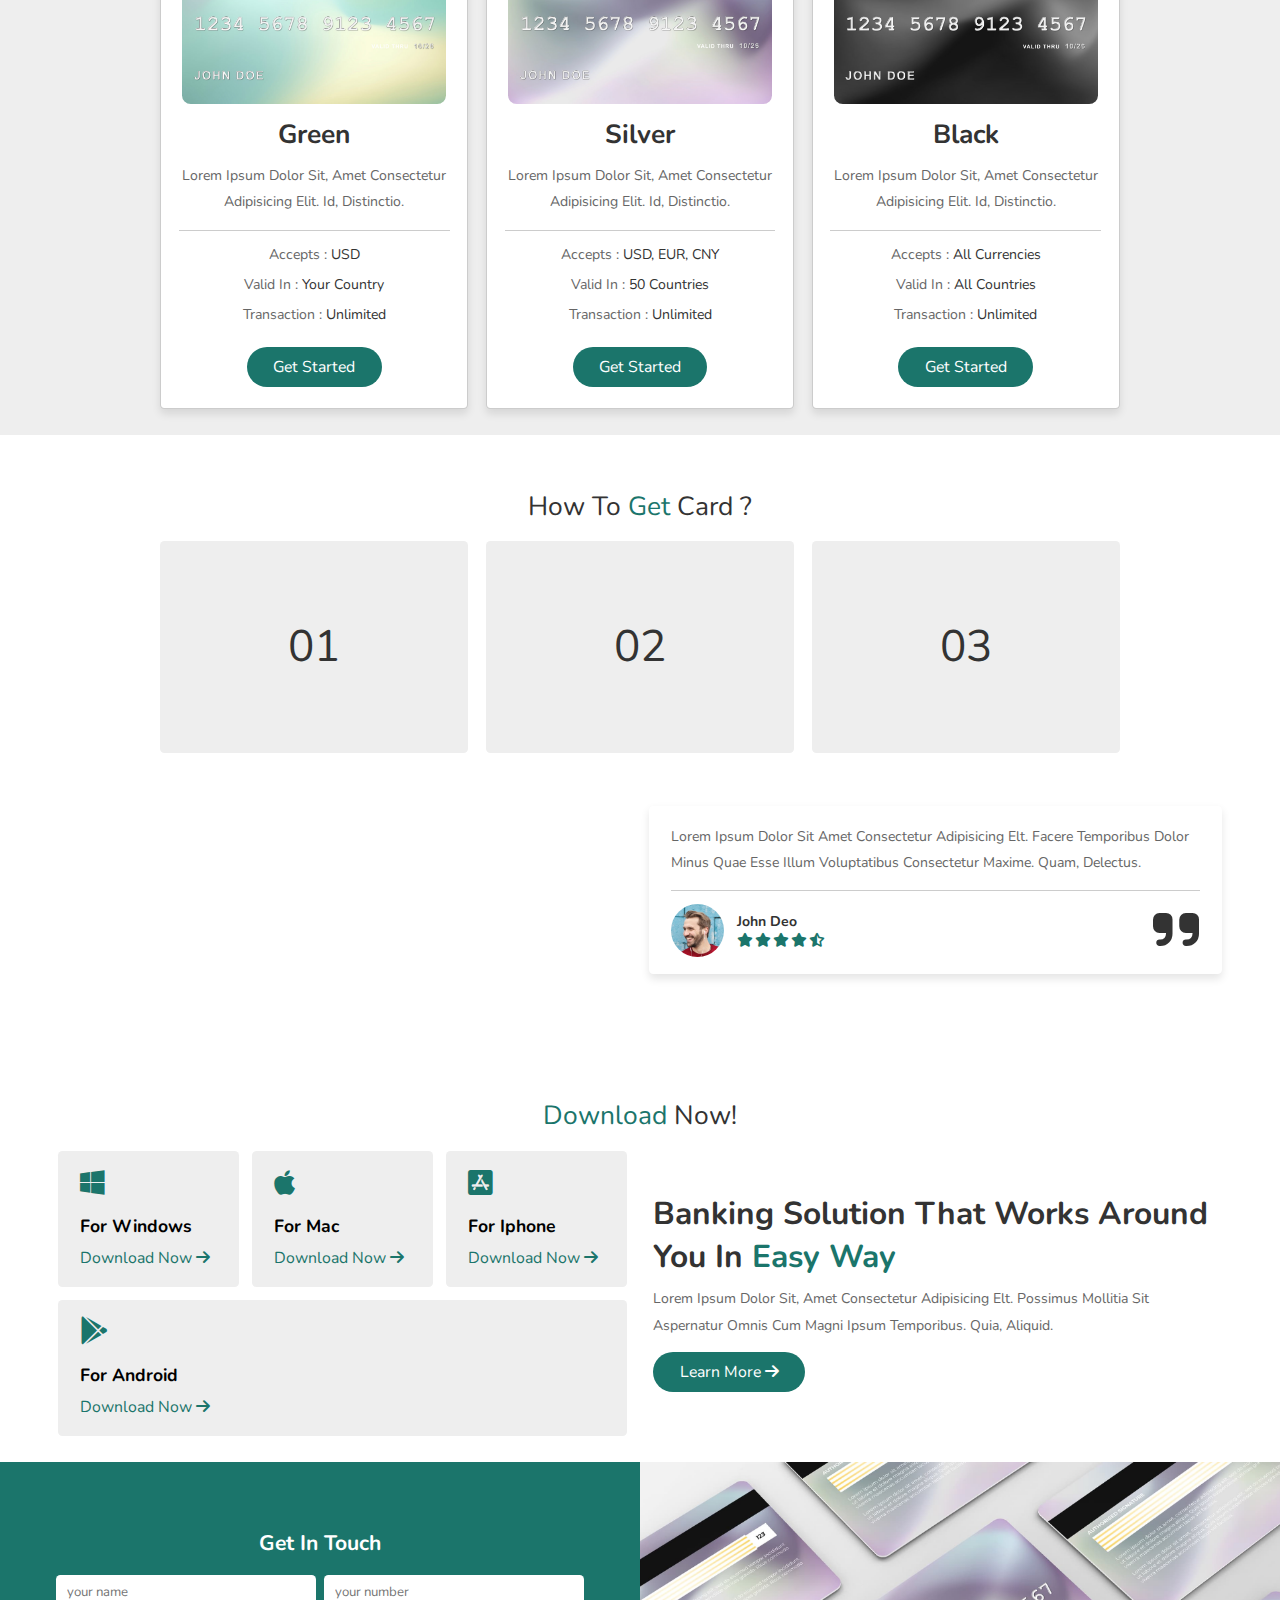
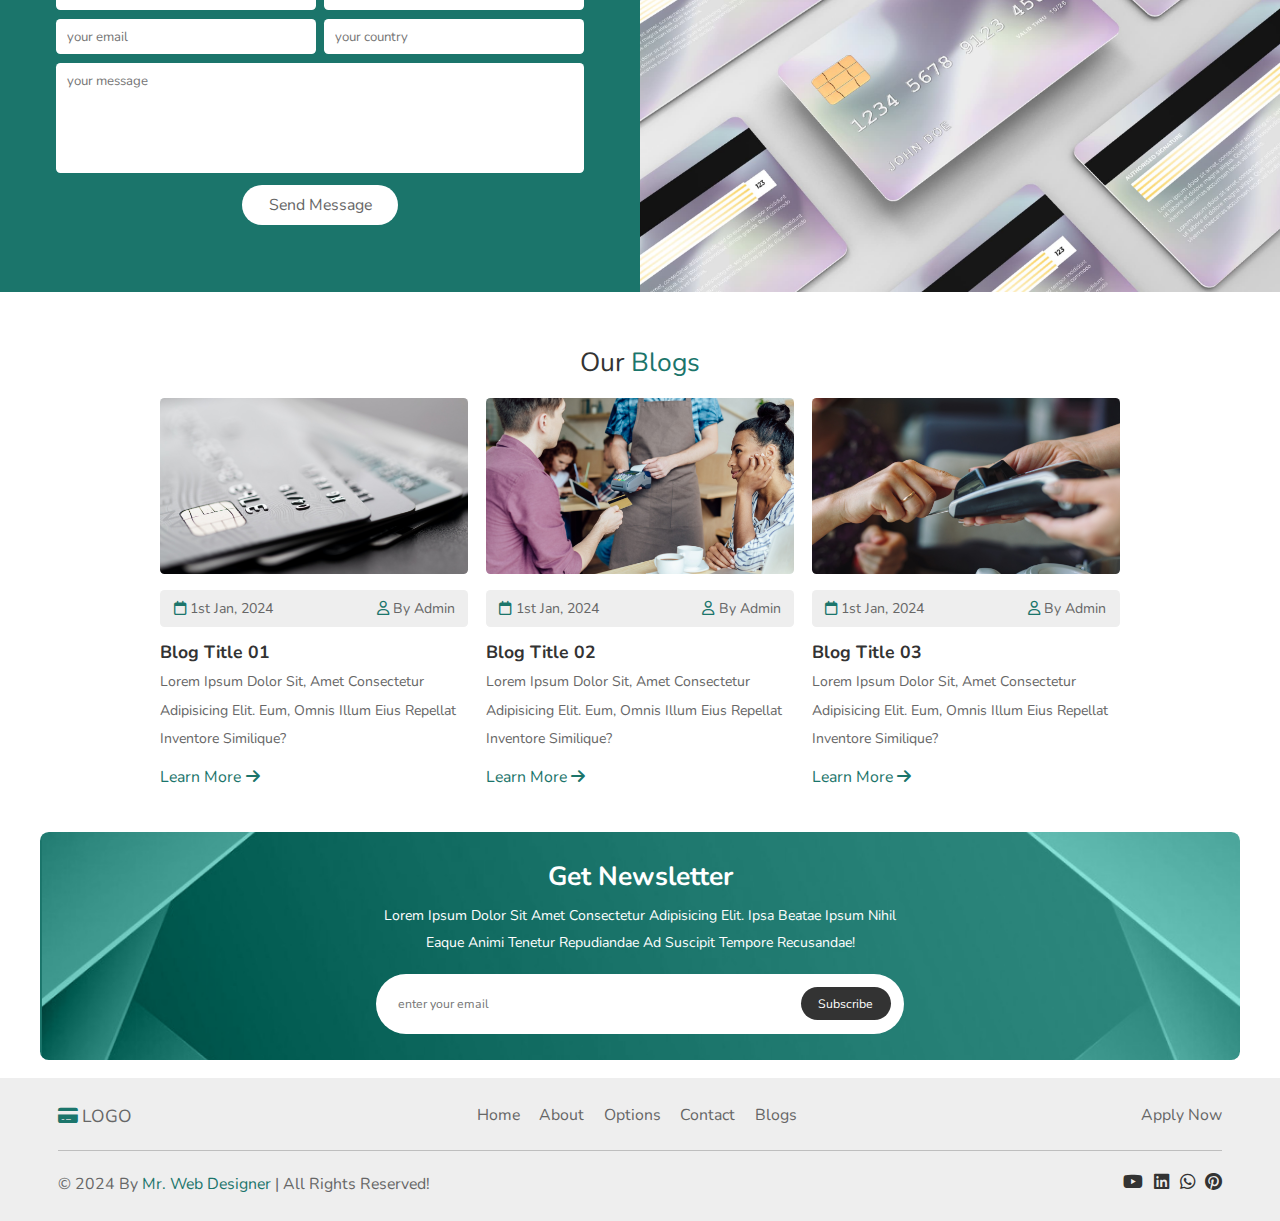
==== commit adf94781: "공통 부분 수정" ====
--- a/index.html
+++ b/index.html
@@ -19,12 +19,12 @@
             <a href="#contact">Contact</a>
             <a href="#blogs">Blogs</a>
         </nav>
-        <a href="#" class="btn">Get Started</a>
+        <a href="/signin" class="btn">Sign In</a>
         <!-- 1000 이하일 때 메뉴 작업 -->
         <div id="menu-btn" class="fas fa-bars-staggered"></div>
         </section>
     </header>
-     <!-- header section end -->
+    <!-- header section end -->
 
     <!-- home section start -->
     <div id="home" class="home">
